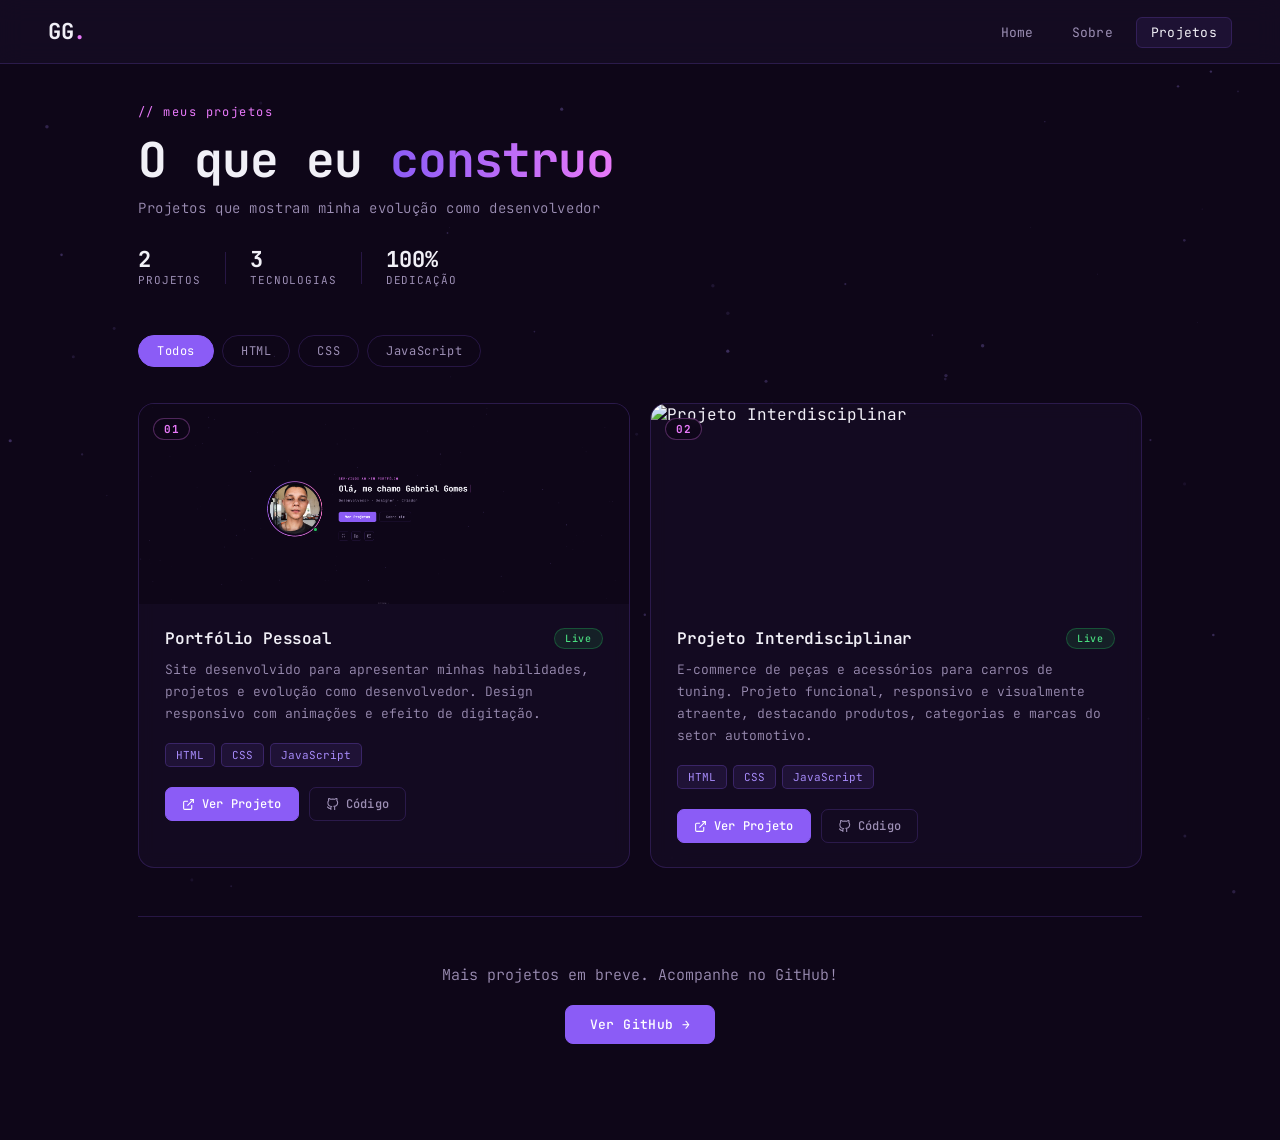
==== projetos.html @ 0ae0d935 "first commit" ====
<!DOCTYPE html>
<html lang="pt-br">

<head>
  <meta charset="UTF-8">
  <meta name="viewport" content="width=device-width, initial-scale=1.0">
  <title>Projetos — Gabriel Gomes</title>

  <link rel="preconnect" href="https://fonts.googleapis.com">
  <link rel="preconnect" href="https://fonts.gstatic.com" crossorigin>
  <link href="https://fonts.googleapis.com/css2?family=JetBrains+Mono:wght@300;400;500;700&display=swap" rel="stylesheet">

  <link rel="stylesheet" href="/CSS/style.css">
  <link rel="stylesheet" href="/CSS/projetos.css">
</head>

<body>

  <canvas id="particles-canvas"></canvas>

  <nav class="navbar">
    <div class="nav-logo">GG<span class="accent">.</span></div>
    <ul>
      <li><a href="index.html">Home</a></li>
      <li><a href="sobre.html">Sobre</a></li>
      <li><a href="projetos.html" class="active">Projetos</a></li>
    </ul>
  </nav>

  <main class="projetos-page">

    <section class="page-header">
      <span class="page-tag">// meus projetos</span>
      <h1 class="page-title">O que eu <span class="highlight">construo</span></h1>
      <p class="page-subtitle">Projetos que mostram minha evolução como desenvolvedor</p>
      <div class="header-stats">
        <div class="stat">
          <span class="stat-num" id="count-projects">2</span>
          <span class="stat-label">projetos</span>
        </div>
        <div class="stat-divider"></div>
        <div class="stat">
          <span class="stat-num">3</span>
          <span class="stat-label">tecnologias</span>
        </div>
        <div class="stat-divider"></div>
        <div class="stat">
          <span class="stat-num">100%</span>
          <span class="stat-label">dedicação</span>
        </div>
      </div>
    </section>

    <div class="filter-bar">
      <button class="filter-btn active" data-filter="all">Todos</button>
      <button class="filter-btn" data-filter="HTML">HTML</button>
      <button class="filter-btn" data-filter="CSS">CSS</button>
      <button class="filter-btn" data-filter="JavaScript">JavaScript</button>
    </div>

    <section class="projetos-grid" id="projetos-grid">

      <article class="project-card reveal" data-tags="HTML,CSS,JavaScript">
        <div class="project-image">
          <img src="img/portifolio.png" alt="Portfólio Pessoal">
          <div class="project-overlay">
            <span class="overlay-label">Ver detalhes</span>
          </div>
          <span class="project-number">01</span>
        </div>
        <div class="project-content">
          <div class="project-header">
            <h3 class="project-title">Portfólio Pessoal</h3>
            <span class="project-status status-live">Live</span>
          </div>
          <p class="project-desc">
            Site desenvolvido para apresentar minhas habilidades, projetos e evolução como desenvolvedor. Design responsivo com animações e efeito de digitação.
          </p>
          <div class="project-tags">
            <span class="ptag">HTML</span>
            <span class="ptag">CSS</span>
            <span class="ptag">JavaScript</span>
          </div>
          <div class="project-links">
            <a href="index.html" target="_blank" class="plink plink-primary">
              <svg viewBox="0 0 24 24" fill="none" stroke="currentColor" stroke-width="2"><path d="M18 13v6a2 2 0 0 1-2 2H5a2 2 0 0 1-2-2V8a2 2 0 0 1 2-2h6"/><polyline points="15 3 21 3 21 9"/><line x1="10" y1="14" x2="21" y2="3"/></svg>
              Ver Projeto
            </a>
            <a href="#" target="_blank" class="plink plink-ghost">
              <svg viewBox="0 0 24 24" fill="none" stroke="currentColor" stroke-width="2"><path d="M9 19c-5 1.5-5-2.5-7-3m14 6v-3.87a3.37 3.37 0 0 0-.94-2.61c3.14-.35 6.44-1.54 6.44-7A5.44 5.44 0 0 0 20 4.77 5.07 5.07 0 0 0 19.91 1S18.73.65 16 2.48a13.38 13.38 0 0 0-7 0C6.27.65 5.09 1 5.09 1A5.07 5.07 0 0 0 5 4.77a5.44 5.44 0 0 0-1.5 3.78c0 5.42 3.3 6.61 6.44 7A3.37 3.37 0 0 0 9 18.13V22"/></svg>
              Código
            </a>
          </div>
        </div>
      </article>

      <article class="project-card reveal" data-tags="HTML,CSS,JavaScript" style="--delay: 0.1s">
        <div class="project-image">
          <img src="img/Site.png" alt="Projeto Interdisciplinar">
          <div class="project-overlay">
            <span class="overlay-label">Ver detalhes</span>
          </div>
          <span class="project-number">02</span>
        </div>
        <div class="project-content">
          <div class="project-header">
            <h3 class="project-title">Projeto Interdisciplinar</h3>
            <span class="project-status status-live">Live</span>
          </div>
          <p class="project-desc">
            E-commerce de peças e acessórios para carros de tuning. Projeto funcional, responsivo e visualmente atraente, destacando produtos, categorias e marcas do setor automotivo.
          </p>
          <div class="project-tags">
            <span class="ptag">HTML</span>
            <span class="ptag">CSS</span>
            <span class="ptag">JavaScript</span>
          </div>
          <div class="project-links">
            <a href="https://gabrielarildo.github.io/projeto-interdisciplinar/" target="_blank" class="plink plink-primary">
              <svg viewBox="0 0 24 24" fill="none" stroke="currentColor" stroke-width="2"><path d="M18 13v6a2 2 0 0 1-2 2H5a2 2 0 0 1-2-2V8a2 2 0 0 1 2-2h6"/><polyline points="15 3 21 3 21 9"/><line x1="10" y1="14" x2="21" y2="3"/></svg>
              Ver Projeto
            </a>
            <a href="https://github.com/gabrielarildo/projeto-interdisciplinar" target="_blank" class="plink plink-ghost">
              <svg viewBox="0 0 24 24" fill="none" stroke="currentColor" stroke-width="2"><path d="M9 19c-5 1.5-5-2.5-7-3m14 6v-3.87a3.37 3.37 0 0 0-.94-2.61c3.14-.35 6.44-1.54 6.44-7A5.44 5.44 0 0 0 20 4.77 5.07 5.07 0 0 0 19.91 1S18.73.65 16 2.48a13.38 13.38 0 0 0-7 0C6.27.65 5.09 1 5.09 1A5.07 5.07 0 0 0 5 4.77a5.44 5.44 0 0 0-1.5 3.78c0 5.42 3.3 6.61 6.44 7A3.37 3.37 0 0 0 9 18.13V22"/></svg>
              Código
            </a>
          </div>
        </div>
      </article>

    </section>

    <div class="empty-state" id="empty-state" style="display:none">
      <span class="empty-icon">🔍</span>
      <p>Nenhum projeto com essa tecnologia ainda.</p>
    </div>

    <section class="cta-section reveal" style="--delay: 0.3s">
      <p class="cta-text">Mais projetos em breve. Acompanhe no GitHub!</p>
      <a href="https://github.com/gabrielarildo" target="_blank" class="btn btn-primary">
        Ver GitHub →
      </a>
    </section>

  </main>

  <script src="/JS/scriptProjetos.js"></script>

</body>
</html>
---- CSS/style.css ----
@import url('https://fonts.googleapis.com/css2?family=JetBrains+Mono:wght@300;400;500;700&display=swap');

*,
*::before,
*::after {
  margin: 0;
  padding: 0;
  box-sizing: border-box;
}

:root {
  --bg: #0e0618;
  --surface: #160d24;
  --nav-bg: rgba(22, 13, 36, 0.85);
  --purple-deep: #270653;
  --purple-mid: #4a1d8a;
  --purple-light: #8b5cf6;
  --purple-glow: #a78bfa;
  --accent: #e879f9;
  --accent-warm: #f472b6;
  --text: #f1f0f7;
  --text-muted: #9d8fb5;
  --border: rgba(139, 92, 246, 0.2);
  --font: "JetBrains Mono", monospace;
}

html {
  scroll-behavior: smooth;
}

body {
  background-color: var(--bg);
  font-family: var(--font);
  color: var(--text);
  overflow-x: hidden;
  min-height: 100vh;
}

#particles-canvas {
  position: fixed;
  inset: 0;
  z-index: 0;
  pointer-events: none;
  opacity: 0.5;
}

.navbar {
  position: fixed;
  top: 0;
  left: 0;
  right: 0;
  z-index: 100;
  display: flex;
  align-items: center;
  justify-content: space-between;
  padding: 0 48px;
  height: 64px;
  background: var(--nav-bg);
  backdrop-filter: blur(12px);
  -webkit-backdrop-filter: blur(12px);
  border-bottom: 1px solid var(--border);
}

.nav-logo {
  font-size: 22px;
  font-weight: 700;
  letter-spacing: -0.5px;
  color: var(--text);
}

.nav-logo .accent {
  color: var(--accent);
}

.navbar ul {
  display: flex;
  list-style: none;
  gap: 8px;
}

.navbar a {
  text-decoration: none;
  color: var(--text-muted);
  font-size: 13px;
  font-weight: 400;
  padding: 6px 14px;
  border-radius: 6px;
  border: 1px solid transparent;
  transition: color 0.2s, border-color 0.2s, background 0.2s;
  letter-spacing: 0.02em;
}

.navbar a:hover,
.navbar a.active {
  color: var(--text);
  border-color: var(--border);
  background: rgba(139, 92, 246, 0.08);
}

.hero {
  position: relative;
  z-index: 1;
  min-height: 100vh;
  display: flex;
  flex-direction: column;
  align-items: center;
  justify-content: center;
  padding: 80px 48px 40px;
}

.hero-inner {
  display: flex;
  align-items: center;
  gap: 72px;
  max-width: 900px;
  width: 100%;
  animation: fadeUp 0.8s ease both;
}

.avatar-wrapper {
  position: relative;
  flex-shrink: 0;
}

.avatar-ring {
  position: absolute;
  inset: -8px;
  border-radius: 50%;
  background: conic-gradient(from 0deg, var(--accent), var(--purple-light), var(--accent-warm), var(--accent));
  animation: spin 6s linear infinite;
  z-index: 0;
}

.avatar-ring::after {
  content: '';
  position: absolute;
  inset: 3px;
  background: var(--bg);
  border-radius: 50%;
}

.user-icon {
  position: relative;
  z-index: 1;
  width: 200px;
  height: 200px;
  border-radius: 50%;
  overflow: hidden;
  border: 3px solid var(--bg);
}

.user-icon img {
  width: 100%;
  height: 100%;
  object-fit: cover;
}

.status-dot {
  position: absolute;
  bottom: 10px;
  right: 10px;
  z-index: 2;
  width: 18px;
  height: 18px;
  background: #22c55e;
  border-radius: 50%;
  border: 3px solid var(--bg);
  animation: pulse-dot 2s ease infinite;
}

.hero-text {
  flex: 1;
}

.greeting {
  font-size: 12px;
  font-weight: 400;
  color: var(--accent);
  letter-spacing: 0.15em;
  text-transform: uppercase;
  margin-bottom: 12px;
  opacity: 0;
  animation: fadeUp 0.6s ease 0.2s both;
}

.name-line {
  font-size: clamp(22px, 3vw, 32px);
  font-weight: 700;
  line-height: 1.2;
  letter-spacing: -0.5px;
  color: var(--text);
  min-height: 40px;
  margin-bottom: 16px;
  opacity: 0;
  animation: fadeUp 0.6s ease 0.35s both;
}

.tagline {
  font-size: 14px;
  font-weight: 300;
  color: var(--text-muted);
  letter-spacing: 0.05em;
  margin-bottom: 36px;
  opacity: 0;
  animation: fadeUp 0.6s ease 0.5s both;
}

.hero-cta {
  display: flex;
  gap: 12px;
  margin-bottom: 36px;
  opacity: 0;
  animation: fadeUp 0.6s ease 0.65s both;
}

.btn {
  display: inline-block;
  padding: 10px 24px;
  font-family: var(--font);
  font-size: 13px;
  font-weight: 500;
  text-decoration: none;
  border-radius: 8px;
  border: 1px solid transparent;
  cursor: pointer;
  transition: transform 0.15s, box-shadow 0.15s, background 0.2s;
  letter-spacing: 0.03em;
}

.btn-primary {
  background: var(--purple-light);
  color: #fff;
  border-color: var(--purple-light);
}

.btn-primary:hover {
  background: var(--purple-glow);
  border-color: var(--purple-glow);
  transform: translateY(-2px);
  box-shadow: 0 8px 24px rgba(139, 92, 246, 0.35);
}

.btn-ghost {
  background: transparent;
  color: var(--text-muted);
  border-color: var(--border);
}

.btn-ghost:hover {
  color: var(--text);
  border-color: rgba(139, 92, 246, 0.5);
  background: rgba(139, 92, 246, 0.08);
  transform: translateY(-2px);
}

.social-row {
  display: flex;
  gap: 12px;
  opacity: 0;
  animation: fadeUp 0.6s ease 0.8s both;
}

.social-link {
  display: flex;
  align-items: center;
  justify-content: center;
  width: 38px;
  height: 38px;
  border-radius: 8px;
  border: 1px solid var(--border);
  color: var(--text-muted);
  text-decoration: none;
  transition: color 0.2s, border-color 0.2s, background 0.2s, transform 0.15s;
}

.social-link svg {
  width: 16px;
  height: 16px;
}

.social-link:hover {
  color: var(--accent);
  border-color: rgba(232, 121, 249, 0.4);
  background: rgba(232, 121, 249, 0.08);
  transform: translateY(-2px);
}

.cursor {
  color: var(--accent);
  font-weight: 300;
  animation: blink 1.1s ease-in-out infinite;
}

@keyframes blink {

  0%,
  100% {
    opacity: 1;
  }

  50% {
    opacity: 0;
  }
}

.scroll-hint {
  position: absolute;
  bottom: 32px;
  left: 50%;
  transform: translateX(-50%);
  display: flex;
  flex-direction: column;
  align-items: center;
  gap: 8px;
  opacity: 0;
  animation: fadeIn 1s ease 1.4s both;
}

.scroll-hint span {
  font-size: 10px;
  letter-spacing: 0.2em;
  text-transform: uppercase;
  color: var(--text-muted);
}

.scroll-line {
  width: 1px;
  height: 40px;
  background: linear-gradient(to bottom, var(--purple-light), transparent);
  animation: scroll-anim 2s ease-in-out infinite;
}

@keyframes fadeUp {
  from {
    opacity: 0;
    transform: translateY(20px);
  }

  to {
    opacity: 1;
    transform: translateY(0);
  }
}

@keyframes fadeIn {
  from {
    opacity: 0;
  }

  to {
    opacity: 0.7;
  }
}

@keyframes spin {
  from {
    transform: rotate(0deg);
  }

  to {
    transform: rotate(360deg);
  }
}

@keyframes pulse-dot {

  0%,
  100% {
    box-shadow: 0 0 0 0 rgba(34, 197, 94, 0.5);
  }

  50% {
    box-shadow: 0 0 0 6px rgba(34, 197, 94, 0);
  }
}

@keyframes scroll-anim {
  0% {
    transform: scaleY(0);
    transform-origin: top;
  }

  50% {
    transform: scaleY(1);
    transform-origin: top;
  }

  51% {
    transform: scaleY(1);
    transform-origin: bottom;
  }

  100% {
    transform: scaleY(0);
    transform-origin: bottom;
  }
}

@media (max-width: 768px) {
  .navbar {
    padding: 0 24px;
  }

  .hero-inner {
    flex-direction: column;
    text-align: center;
    gap: 40px;
  }

  .user-icon {
    width: 150px;
    height: 150px;
  }

  .avatar-ring {
    inset: -6px;
  }

  .hero-cta {
    justify-content: center;
  }

  .social-row {
    justify-content: center;
  }

  .hero {
    padding: 80px 24px 40px;
  }

  .name-line {
    font-size: 20px;
  }
}
---- CSS/projetos.css ----
/* ── Projetos Page ── */

.projetos-page {
  position: relative;
  z-index: 1;
  padding: 100px 48px 80px;
  max-width: 1100px;
  margin: 0 auto;
}

/* ── Page Header ── */
.page-header {
  margin-bottom: 48px;
  animation: fadeUp 0.7s ease both;
}

.page-tag {
  display: inline-block;
  font-size: 12px;
  color: var(--accent);
  letter-spacing: 0.12em;
  margin-bottom: 14px;
}

.page-title {
  font-size: clamp(28px, 5vw, 48px);
  font-weight: 700;
  letter-spacing: -1px;
  line-height: 1.1;
  margin-bottom: 12px;
}

.page-title .highlight {
  background: linear-gradient(90deg, var(--purple-light), var(--accent));
  -webkit-background-clip: text;
  -webkit-text-fill-color: transparent;
  background-clip: text;
}

.page-subtitle {
  font-size: 14px;
  color: var(--text-muted);
  font-weight: 300;
  letter-spacing: 0.04em;
  margin-bottom: 32px;
}

/* Stats */
.header-stats {
  display: flex;
  align-items: center;
  gap: 24px;
}

.stat {
  display: flex;
  flex-direction: column;
  gap: 2px;
}

.stat-num {
  font-size: 22px;
  font-weight: 700;
  color: var(--text);
  line-height: 1;
}

.stat-label {
  font-size: 11px;
  color: var(--text-muted);
  letter-spacing: 0.08em;
  text-transform: uppercase;
}

.stat-divider {
  width: 1px;
  height: 32px;
  background: var(--border);
}

/* ── Filter Bar ── */
.filter-bar {
  display: flex;
  gap: 8px;
  margin-bottom: 36px;
  flex-wrap: wrap;
  animation: fadeUp 0.7s ease 0.15s both;
}

.filter-btn {
  font-family: var(--font);
  font-size: 12px;
  font-weight: 400;
  padding: 7px 18px;
  border-radius: 20px;
  border: 1px solid var(--border);
  background: transparent;
  color: var(--text-muted);
  cursor: pointer;
  letter-spacing: 0.05em;
  transition: all 0.2s;
}

.filter-btn:hover {
  color: var(--text);
  border-color: rgba(139, 92, 246, 0.5);
  background: rgba(139, 92, 246, 0.08);
}

.filter-btn.active {
  background: var(--purple-light);
  border-color: var(--purple-light);
  color: #fff;
}

/* ── Projects Grid ── */
.projetos-grid {
  display: grid;
  grid-template-columns: repeat(auto-fill, minmax(440px, 1fr));
  gap: 20px;
  margin-bottom: 48px;
}

/* ── Project Card ── */
.project-card {
  background: rgba(22, 13, 36, 0.75);
  border: 1px solid var(--border);
  border-radius: 16px;
  overflow: hidden;
  backdrop-filter: blur(8px);
  -webkit-backdrop-filter: blur(8px);
  transition: border-color 0.3s, transform 0.3s, box-shadow 0.3s;
}

.project-card:hover {
  border-color: rgba(139, 92, 246, 0.45);
  transform: translateY(-4px);
  box-shadow: 0 20px 48px rgba(0, 0, 0, 0.4);
}

.project-card.hidden {
  display: none;
}

/* Image */
.project-image {
  position: relative;
  height: 200px;
  overflow: hidden;
}

.project-image img {
  width: 100%;
  height: 100%;
  object-fit: cover;
  transition: transform 0.5s ease;
  display: block;
}

.project-card:hover .project-image img {
  transform: scale(1.05);
}

/* Overlay */
.project-overlay {
  position: absolute;
  inset: 0;
  background: rgba(14, 6, 24, 0.65);
  display: flex;
  align-items: center;
  justify-content: center;
  opacity: 0;
  transition: opacity 0.3s;
  backdrop-filter: blur(2px);
}

.project-card:hover .project-overlay {
  opacity: 1;
}

.overlay-label {
  font-size: 13px;
  color: var(--text);
  letter-spacing: 0.1em;
  border: 1px solid rgba(255,255,255,0.3);
  padding: 8px 20px;
  border-radius: 20px;
}

/* Project number badge */
.project-number {
  position: absolute;
  top: 14px;
  left: 14px;
  font-size: 11px;
  font-weight: 700;
  color: var(--accent);
  background: rgba(14, 6, 24, 0.8);
  border: 1px solid rgba(232, 121, 249, 0.3);
  padding: 3px 10px;
  border-radius: 20px;
  letter-spacing: 0.05em;
  backdrop-filter: blur(4px);
}

/* No image fallback */
.project-image:not(:has(img[src])),
.project-image img[src=""] {
  background: linear-gradient(135deg, var(--purple-deep), var(--surface));
}

/* Content */
.project-content {
  padding: 24px 26px;
}

.project-header {
  display: flex;
  align-items: center;
  justify-content: space-between;
  margin-bottom: 10px;
  gap: 12px;
}

.project-title {
  font-size: 16px;
  font-weight: 600;
  color: var(--text);
  letter-spacing: -0.2px;
}

.project-status {
  font-size: 10px;
  font-weight: 500;
  padding: 3px 10px;
  border-radius: 20px;
  letter-spacing: 0.08em;
  flex-shrink: 0;
}

.status-live {
  background: rgba(34, 197, 94, 0.12);
  color: #4ade80;
  border: 1px solid rgba(34, 197, 94, 0.3);
}

.status-wip {
  background: rgba(251, 191, 36, 0.1);
  color: #fbbf24;
  border: 1px solid rgba(251, 191, 36, 0.25);
}

.project-desc {
  font-size: 13px;
  font-weight: 300;
  color: var(--text-muted);
  line-height: 1.7;
  margin-bottom: 18px;
}

/* Tags */
.project-tags {
  display: flex;
  flex-wrap: wrap;
  gap: 6px;
  margin-bottom: 20px;
}

.ptag {
  font-size: 11px;
  padding: 4px 10px;
  border-radius: 5px;
  background: rgba(139, 92, 246, 0.1);
  border: 1px solid rgba(139, 92, 246, 0.25);
  color: var(--purple-glow);
  font-weight: 400;
}

/* Links */
.project-links {
  display: flex;
  gap: 10px;
}

.plink {
  display: inline-flex;
  align-items: center;
  gap: 7px;
  padding: 8px 16px;
  font-family: var(--font);
  font-size: 12px;
  font-weight: 500;
  text-decoration: none;
  border-radius: 7px;
  border: 1px solid transparent;
  transition: all 0.2s;
  letter-spacing: 0.02em;
}

.plink svg {
  width: 13px;
  height: 13px;
  flex-shrink: 0;
}

.plink-primary {
  background: var(--purple-light);
  border-color: var(--purple-light);
  color: #fff;
}

.plink-primary:hover {
  background: var(--purple-glow);
  border-color: var(--purple-glow);
  transform: translateY(-1px);
  box-shadow: 0 6px 20px rgba(139, 92, 246, 0.35);
}

.plink-ghost {
  background: transparent;
  border-color: var(--border);
  color: var(--text-muted);
}

.plink-ghost:hover {
  color: var(--text);
  border-color: rgba(139, 92, 246, 0.4);
  background: rgba(139, 92, 246, 0.07);
  transform: translateY(-1px);
}

/* ── Empty State ── */
.empty-state {
  text-align: center;
  padding: 64px 0;
  color: var(--text-muted);
}

.empty-icon {
  display: block;
  font-size: 36px;
  margin-bottom: 12px;
}

.empty-state p {
  font-size: 14px;
  font-weight: 300;
}

/* ── Reveal ── */
.reveal {
  opacity: 0;
  transform: translateY(24px);
  transition: opacity 0.6s ease var(--delay, 0s), transform 0.6s ease var(--delay, 0s);
}

.reveal.visible {
  opacity: 1;
  transform: translateY(0);
}

/* ── CTA ── */
.cta-section {
  text-align: center;
  padding: 48px 0 16px;
  border-top: 1px solid var(--border);
}

.cta-text {
  font-size: 15px;
  color: var(--text-muted);
  margin-bottom: 20px;
  font-weight: 300;
}

/* ── Responsive ── */
@media (max-width: 768px) {
  .projetos-page { padding: 90px 20px 60px; }
  .projetos-grid { grid-template-columns: 1fr; }
  .header-stats { gap: 16px; }
  .filter-bar { gap: 6px; }
}
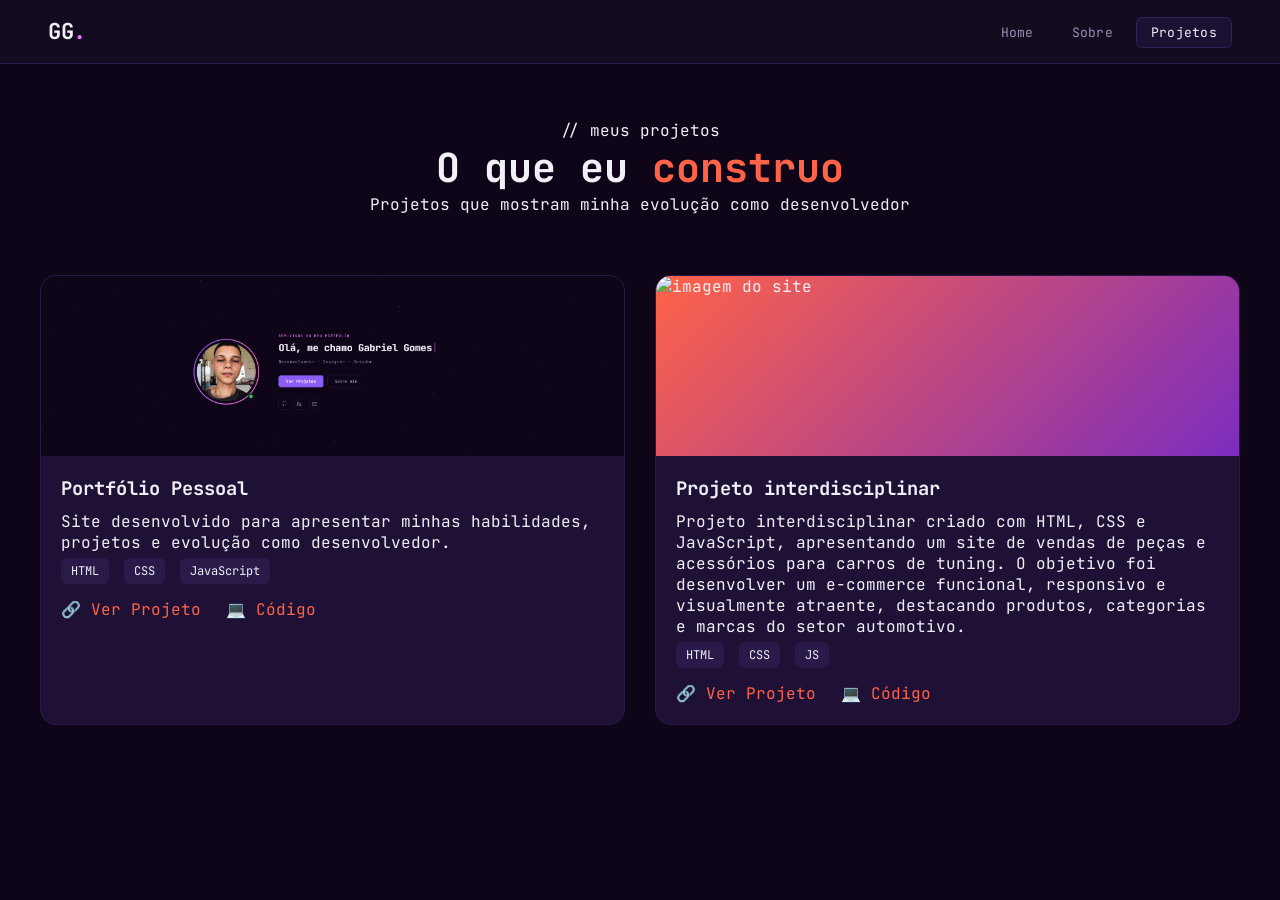
==== commit 50468a05: "nova atualicacao" ====
--- a/projetos.html
+++ b/projetos.html
@@ -8,10 +8,11 @@
 
   <link rel="preconnect" href="https://fonts.googleapis.com">
   <link rel="preconnect" href="https://fonts.gstatic.com" crossorigin>
-  <link href="https://fonts.googleapis.com/css2?family=JetBrains+Mono:wght@300;400;500;700&display=swap" rel="stylesheet">
+  <link href="https://fonts.googleapis.com/css2?family=JetBrains+Mono:wght@300;400;500;700&display=swap"
+    rel="stylesheet">
 
-  <link rel="stylesheet" href="/CSS/style.css">
-  <link rel="stylesheet" href="/CSS/projetos.css">
+  <link rel="stylesheet" href="CSS/style.css">
+  <link rel="stylesheet" href="CSS/projetos.css">
 </head>
 
 <body>
@@ -23,7 +24,7 @@
     <ul>
       <li><a href="index.html">Home</a></li>
       <li><a href="sobre.html">Sobre</a></li>
-      <li><a href="projetos.html" class="active">Projetos</a></li>
+      <li><a href="projeto.html" class="active">Projetos</a></li>
     </ul>
   </nav>
 
@@ -33,118 +34,61 @@
       <span class="page-tag">// meus projetos</span>
       <h1 class="page-title">O que eu <span class="highlight">construo</span></h1>
       <p class="page-subtitle">Projetos que mostram minha evolução como desenvolvedor</p>
-      <div class="header-stats">
-        <div class="stat">
-          <span class="stat-num" id="count-projects">2</span>
-          <span class="stat-label">projetos</span>
+    </section>
+
+    <section class="projetos-grid">
+
+      <div class="project-card">
+        <div class="project-image">
+          <img src="img/portifolio.png" alt="imagem do site" srcset="">
         </div>
-        <div class="stat-divider"></div>
-        <div class="stat">
-          <span class="stat-num">3</span>
-          <span class="stat-label">tecnologias</span>
+
+        <div class="project-content">
+          <h3>Portfólio Pessoal</h3>
+          <p>Site desenvolvido para apresentar minhas habilidades, projetos e evolução como desenvolvedor.</p>
+
+          <div class="project-tags">
+            <span>HTML</span>
+            <span>CSS</span>
+            <span>JavaScript</span>
+          </div>
+
+          <div class="project-links">
+            <a href="index.html" target="_blank">🔗 Ver Projeto</a>
+            <a href="#" target="_blank">💻 Código</a>
+          </div>
         </div>
-        <div class="stat-divider"></div>
-        <div class="stat">
-          <span class="stat-num">100%</span>
-          <span class="stat-label">dedicação</span>
+      </div>
+
+      <div class="project-card">
+        <div class="project-image">
+          <img src="img/Site.png" alt="imagem do site">
+        </div>
+
+        <div class="project-content">
+          <h3>Projeto interdisciplinar</h3>
+          <p>Projeto interdisciplinar criado com HTML, CSS e JavaScript, apresentando um site de vendas de peças e
+            acessórios para carros de tuning. O objetivo foi desenvolver um e-commerce funcional, responsivo e
+            visualmente atraente, destacando produtos, categorias e marcas do setor automotivo.</p>
+
+          <div class="project-tags">
+            <span>HTML</span>
+            <span>CSS</span>
+            <span>JS</span>
+          </div>
+
+          <div class="project-links">
+            <a href="https://gabrielarildo.github.io/projeto-interdisciplinar/">🔗 Ver Projeto</a>
+            <a href="https://github.com/gabrielarildo/projeto-interdisciplinar">💻 Código</a>
+          </div>
         </div>
       </div>
     </section>
 
-    <div class="filter-bar">
-      <button class="filter-btn active" data-filter="all">Todos</button>
-      <button class="filter-btn" data-filter="HTML">HTML</button>
-      <button class="filter-btn" data-filter="CSS">CSS</button>
-      <button class="filter-btn" data-filter="JavaScript">JavaScript</button>
-    </div>
-
-    <section class="projetos-grid" id="projetos-grid">
-
-      <article class="project-card reveal" data-tags="HTML,CSS,JavaScript">
-        <div class="project-image">
-          <img src="img/portifolio.png" alt="Portfólio Pessoal">
-          <div class="project-overlay">
-            <span class="overlay-label">Ver detalhes</span>
-          </div>
-          <span class="project-number">01</span>
-        </div>
-        <div class="project-content">
-          <div class="project-header">
-            <h3 class="project-title">Portfólio Pessoal</h3>
-            <span class="project-status status-live">Live</span>
-          </div>
-          <p class="project-desc">
-            Site desenvolvido para apresentar minhas habilidades, projetos e evolução como desenvolvedor. Design responsivo com animações e efeito de digitação.
-          </p>
-          <div class="project-tags">
-            <span class="ptag">HTML</span>
-            <span class="ptag">CSS</span>
-            <span class="ptag">JavaScript</span>
-          </div>
-          <div class="project-links">
-            <a href="index.html" target="_blank" class="plink plink-primary">
-              <svg viewBox="0 0 24 24" fill="none" stroke="currentColor" stroke-width="2"><path d="M18 13v6a2 2 0 0 1-2 2H5a2 2 0 0 1-2-2V8a2 2 0 0 1 2-2h6"/><polyline points="15 3 21 3 21 9"/><line x1="10" y1="14" x2="21" y2="3"/></svg>
-              Ver Projeto
-            </a>
-            <a href="#" target="_blank" class="plink plink-ghost">
-              <svg viewBox="0 0 24 24" fill="none" stroke="currentColor" stroke-width="2"><path d="M9 19c-5 1.5-5-2.5-7-3m14 6v-3.87a3.37 3.37 0 0 0-.94-2.61c3.14-.35 6.44-1.54 6.44-7A5.44 5.44 0 0 0 20 4.77 5.07 5.07 0 0 0 19.91 1S18.73.65 16 2.48a13.38 13.38 0 0 0-7 0C6.27.65 5.09 1 5.09 1A5.07 5.07 0 0 0 5 4.77a5.44 5.44 0 0 0-1.5 3.78c0 5.42 3.3 6.61 6.44 7A3.37 3.37 0 0 0 9 18.13V22"/></svg>
-              Código
-            </a>
-          </div>
-        </div>
-      </article>
-
-      <article class="project-card reveal" data-tags="HTML,CSS,JavaScript" style="--delay: 0.1s">
-        <div class="project-image">
-          <img src="img/Site.png" alt="Projeto Interdisciplinar">
-          <div class="project-overlay">
-            <span class="overlay-label">Ver detalhes</span>
-          </div>
-          <span class="project-number">02</span>
-        </div>
-        <div class="project-content">
-          <div class="project-header">
-            <h3 class="project-title">Projeto Interdisciplinar</h3>
-            <span class="project-status status-live">Live</span>
-          </div>
-          <p class="project-desc">
-            E-commerce de peças e acessórios para carros de tuning. Projeto funcional, responsivo e visualmente atraente, destacando produtos, categorias e marcas do setor automotivo.
-          </p>
-          <div class="project-tags">
-            <span class="ptag">HTML</span>
-            <span class="ptag">CSS</span>
-            <span class="ptag">JavaScript</span>
-          </div>
-          <div class="project-links">
-            <a href="https://gabrielarildo.github.io/projeto-interdisciplinar/" target="_blank" class="plink plink-primary">
-              <svg viewBox="0 0 24 24" fill="none" stroke="currentColor" stroke-width="2"><path d="M18 13v6a2 2 0 0 1-2 2H5a2 2 0 0 1-2-2V8a2 2 0 0 1 2-2h6"/><polyline points="15 3 21 3 21 9"/><line x1="10" y1="14" x2="21" y2="3"/></svg>
-              Ver Projeto
-            </a>
-            <a href="https://github.com/gabrielarildo/projeto-interdisciplinar" target="_blank" class="plink plink-ghost">
-              <svg viewBox="0 0 24 24" fill="none" stroke="currentColor" stroke-width="2"><path d="M9 19c-5 1.5-5-2.5-7-3m14 6v-3.87a3.37 3.37 0 0 0-.94-2.61c3.14-.35 6.44-1.54 6.44-7A5.44 5.44 0 0 0 20 4.77 5.07 5.07 0 0 0 19.91 1S18.73.65 16 2.48a13.38 13.38 0 0 0-7 0C6.27.65 5.09 1 5.09 1A5.07 5.07 0 0 0 5 4.77a5.44 5.44 0 0 0-1.5 3.78c0 5.42 3.3 6.61 6.44 7A3.37 3.37 0 0 0 9 18.13V22"/></svg>
-              Código
-            </a>
-          </div>
-        </div>
-      </article>
-
-    </section>
-
-    <div class="empty-state" id="empty-state" style="display:none">
-      <span class="empty-icon">🔍</span>
-      <p>Nenhum projeto com essa tecnologia ainda.</p>
-    </div>
-
-    <section class="cta-section reveal" style="--delay: 0.3s">
-      <p class="cta-text">Mais projetos em breve. Acompanhe no GitHub!</p>
-      <a href="https://github.com/gabrielarildo" target="_blank" class="btn btn-primary">
-        Ver GitHub →
-      </a>
-    </section>
-
   </main>
 
-  <script src="/JS/scriptProjetos.js"></script>
+  <script src="JS/scriptProjetos.js"></script>
 
 </body>
+
 </html>
--- a/CSS/style.css
+++ b/CSS/style.css
@@ -1,8 +1,6 @@
 @import url('https://fonts.googleapis.com/css2?family=JetBrains+Mono:wght@300;400;500;700&display=swap');
 
-*,
-*::before,
-*::after {
+*, *::before, *::after {
   margin: 0;
   padding: 0;
   box-sizing: border-box;
@@ -24,9 +22,7 @@
   --font: "JetBrains Mono", monospace;
 }
 
-html {
-  scroll-behavior: smooth;
-}
+html { scroll-behavior: smooth; }
 
 body {
   background-color: var(--bg);
@@ -46,9 +42,7 @@
 
 .navbar {
   position: fixed;
-  top: 0;
-  left: 0;
-  right: 0;
+  top: 0; left: 0; right: 0;
   z-index: 100;
   display: flex;
   align-items: center;
@@ -292,15 +286,8 @@
 }
 
 @keyframes blink {
-
-  0%,
-  100% {
-    opacity: 1;
-  }
-
-  50% {
-    opacity: 0;
-  }
+  0%, 100% { opacity: 1; }
+  50% { opacity: 0; }
 }
 
 .scroll-hint {
@@ -331,104 +318,46 @@
 }
 
 @keyframes fadeUp {
-  from {
-    opacity: 0;
-    transform: translateY(20px);
-  }
-
-  to {
-    opacity: 1;
-    transform: translateY(0);
-  }
+  from { opacity: 0; transform: translateY(20px); }
+  to   { opacity: 1; transform: translateY(0); }
 }
 
 @keyframes fadeIn {
-  from {
-    opacity: 0;
-  }
-
-  to {
-    opacity: 0.7;
-  }
+  from { opacity: 0; }
+  to   { opacity: 0.7; }
 }
 
 @keyframes spin {
-  from {
-    transform: rotate(0deg);
-  }
-
-  to {
-    transform: rotate(360deg);
-  }
+  from { transform: rotate(0deg); }
+  to   { transform: rotate(360deg); }
 }
 
 @keyframes pulse-dot {
-
-  0%,
-  100% {
-    box-shadow: 0 0 0 0 rgba(34, 197, 94, 0.5);
-  }
-
-  50% {
-    box-shadow: 0 0 0 6px rgba(34, 197, 94, 0);
-  }
+  0%, 100% { box-shadow: 0 0 0 0 rgba(34, 197, 94, 0.5); }
+  50%       { box-shadow: 0 0 0 6px rgba(34, 197, 94, 0); }
 }
 
 @keyframes scroll-anim {
-  0% {
-    transform: scaleY(0);
-    transform-origin: top;
-  }
-
-  50% {
-    transform: scaleY(1);
-    transform-origin: top;
-  }
-
-  51% {
-    transform: scaleY(1);
-    transform-origin: bottom;
-  }
-
-  100% {
-    transform: scaleY(0);
-    transform-origin: bottom;
-  }
+  0%   { transform: scaleY(0); transform-origin: top; }
+  50%  { transform: scaleY(1); transform-origin: top; }
+  51%  { transform: scaleY(1); transform-origin: bottom; }
+  100% { transform: scaleY(0); transform-origin: bottom; }
 }
 
 @media (max-width: 768px) {
-  .navbar {
-    padding: 0 24px;
-  }
-
+  .navbar { padding: 0 24px; }
   .hero-inner {
     flex-direction: column;
     text-align: center;
     gap: 40px;
   }
-
-  .user-icon {
-    width: 150px;
-    height: 150px;
-  }
-
-  .avatar-ring {
-    inset: -6px;
-  }
-
-  .hero-cta {
-    justify-content: center;
-  }
-
-  .social-row {
-    justify-content: center;
-  }
-
-  .hero {
-    padding: 80px 24px 40px;
-  }
-
-  .name-line {
-    font-size: 20px;
-  }
-}+  .user-icon { width: 150px; height: 150px; }
+  .avatar-ring { inset: -6px; }
+  .hero-cta { justify-content: center; }
+  .social-row { justify-content: center; }
+  .hero { padding: 80px 24px 40px; }
+  .name-line { font-size: 20px; }
+}
+
+
+
--- a/CSS/projetos.css
+++ b/CSS/projetos.css
@@ -1,382 +1,72 @@
-/* ── Projetos Page ── */
-
 .projetos-page {
-  position: relative;
-  z-index: 1;
-  padding: 100px 48px 80px;
-  max-width: 1100px;
-  margin: 0 auto;
+  padding: 120px 40px;
 }
 
-/* ── Page Header ── */
 .page-header {
-  margin-bottom: 48px;
-  animation: fadeUp 0.7s ease both;
-}
-
-.page-tag {
-  display: inline-block;
-  font-size: 12px;
-  color: var(--accent);
-  letter-spacing: 0.12em;
-  margin-bottom: 14px;
+  text-align: center;
+  margin-bottom: 60px;
 }
 
 .page-title {
-  font-size: clamp(28px, 5vw, 48px);
-  font-weight: 700;
-  letter-spacing: -1px;
-  line-height: 1.1;
-  margin-bottom: 12px;
+  font-size: 2.5rem;
 }
 
-.page-title .highlight {
-  background: linear-gradient(90deg, var(--purple-light), var(--accent));
-  -webkit-background-clip: text;
-  -webkit-text-fill-color: transparent;
-  background-clip: text;
+.highlight {
+  color: #ff6347;
 }
 
-.page-subtitle {
-  font-size: 14px;
-  color: var(--text-muted);
-  font-weight: 300;
-  letter-spacing: 0.04em;
-  margin-bottom: 32px;
+.projetos-grid {
+  display: grid;
+  grid-template-columns: repeat(auto-fit, minmax(300px, 1fr));
+  gap: 30px;
 }
 
-/* Stats */
-.header-stats {
-  display: flex;
-  align-items: center;
-  gap: 24px;
-}
-
-.stat {
-  display: flex;
-  flex-direction: column;
-  gap: 2px;
-}
-
-.stat-num {
-  font-size: 22px;
-  font-weight: 700;
-  color: var(--text);
-  line-height: 1;
-}
-
-.stat-label {
-  font-size: 11px;
-  color: var(--text-muted);
-  letter-spacing: 0.08em;
-  text-transform: uppercase;
-}
-
-.stat-divider {
-  width: 1px;
-  height: 32px;
-  background: var(--border);
-}
-
-/* ── Filter Bar ── */
-.filter-bar {
-  display: flex;
-  gap: 8px;
-  margin-bottom: 36px;
-  flex-wrap: wrap;
-  animation: fadeUp 0.7s ease 0.15s both;
-}
-
-.filter-btn {
-  font-family: var(--font);
-  font-size: 12px;
-  font-weight: 400;
-  padding: 7px 18px;
-  border-radius: 20px;
-  border: 1px solid var(--border);
-  background: transparent;
-  color: var(--text-muted);
-  cursor: pointer;
-  letter-spacing: 0.05em;
-  transition: all 0.2s;
-}
-
-.filter-btn:hover {
-  color: var(--text);
-  border-color: rgba(139, 92, 246, 0.5);
-  background: rgba(139, 92, 246, 0.08);
-}
-
-.filter-btn.active {
-  background: var(--purple-light);
-  border-color: var(--purple-light);
-  color: #fff;
-}
-
-/* ── Projects Grid ── */
-.projetos-grid {
-  display: grid;
-  grid-template-columns: repeat(auto-fill, minmax(440px, 1fr));
-  gap: 20px;
-  margin-bottom: 48px;
-}
-
-/* ── Project Card ── */
 .project-card {
-  background: rgba(22, 13, 36, 0.75);
-  border: 1px solid var(--border);
+  background: #1f1035;
   border-radius: 16px;
   overflow: hidden;
-  backdrop-filter: blur(8px);
-  -webkit-backdrop-filter: blur(8px);
-  transition: border-color 0.3s, transform 0.3s, box-shadow 0.3s;
+  transition: 0.3s;
+  border: 1px solid #2a1a4a;
 }
 
 .project-card:hover {
-  border-color: rgba(139, 92, 246, 0.45);
-  transform: translateY(-4px);
-  box-shadow: 0 20px 48px rgba(0, 0, 0, 0.4);
+  transform: translateY(-8px);
 }
 
-.project-card.hidden {
-  display: none;
-}
-
-/* Image */
-.project-image {
-  position: relative;
-  height: 200px;
-  overflow: hidden;
+.project-image{
+  height: 180px;
+  background: linear-gradient(135deg, #ff6347, #7b2cbf);
 }
 
 .project-image img {
   width: 100%;
   height: 100%;
   object-fit: cover;
-  transition: transform 0.5s ease;
-  display: block;
 }
 
-.project-card:hover .project-image img {
-  transform: scale(1.05);
+.project-content {
+  padding: 20px;
 }
 
-/* Overlay */
-.project-overlay {
-  position: absolute;
-  inset: 0;
-  background: rgba(14, 6, 24, 0.65);
-  display: flex;
-  align-items: center;
-  justify-content: center;
-  opacity: 0;
-  transition: opacity 0.3s;
-  backdrop-filter: blur(2px);
+.project-content h3 {
+  margin-bottom: 10px;
 }
 
-.project-card:hover .project-overlay {
-  opacity: 1;
+.project-tags span {
+  display: inline-block;
+  background: #2a1a4a;
+  padding: 5px 10px;
+  margin: 5px 5px 0 0;
+  border-radius: 6px;
+  font-size: 12px;
 }
 
-.overlay-label {
-  font-size: 13px;
-  color: var(--text);
-  letter-spacing: 0.1em;
-  border: 1px solid rgba(255,255,255,0.3);
-  padding: 8px 20px;
-  border-radius: 20px;
+.project-links {
+  margin-top: 15px;
 }
 
-/* Project number badge */
-.project-number {
-  position: absolute;
-  top: 14px;
-  left: 14px;
-  font-size: 11px;
-  font-weight: 700;
-  color: var(--accent);
-  background: rgba(14, 6, 24, 0.8);
-  border: 1px solid rgba(232, 121, 249, 0.3);
-  padding: 3px 10px;
-  border-radius: 20px;
-  letter-spacing: 0.05em;
-  backdrop-filter: blur(4px);
-}
-
-/* No image fallback */
-.project-image:not(:has(img[src])),
-.project-image img[src=""] {
-  background: linear-gradient(135deg, var(--purple-deep), var(--surface));
-}
-
-/* Content */
-.project-content {
-  padding: 24px 26px;
-}
-
-.project-header {
-  display: flex;
-  align-items: center;
-  justify-content: space-between;
-  margin-bottom: 10px;
-  gap: 12px;
-}
-
-.project-title {
-  font-size: 16px;
-  font-weight: 600;
-  color: var(--text);
-  letter-spacing: -0.2px;
-}
-
-.project-status {
-  font-size: 10px;
-  font-weight: 500;
-  padding: 3px 10px;
-  border-radius: 20px;
-  letter-spacing: 0.08em;
-  flex-shrink: 0;
-}
-
-.status-live {
-  background: rgba(34, 197, 94, 0.12);
-  color: #4ade80;
-  border: 1px solid rgba(34, 197, 94, 0.3);
-}
-
-.status-wip {
-  background: rgba(251, 191, 36, 0.1);
-  color: #fbbf24;
-  border: 1px solid rgba(251, 191, 36, 0.25);
-}
-
-.project-desc {
-  font-size: 13px;
-  font-weight: 300;
-  color: var(--text-muted);
-  line-height: 1.7;
-  margin-bottom: 18px;
-}
-
-/* Tags */
-.project-tags {
-  display: flex;
-  flex-wrap: wrap;
-  gap: 6px;
-  margin-bottom: 20px;
-}
-
-.ptag {
-  font-size: 11px;
-  padding: 4px 10px;
-  border-radius: 5px;
-  background: rgba(139, 92, 246, 0.1);
-  border: 1px solid rgba(139, 92, 246, 0.25);
-  color: var(--purple-glow);
-  font-weight: 400;
-}
-
-/* Links */
-.project-links {
-  display: flex;
-  gap: 10px;
-}
-
-.plink {
-  display: inline-flex;
-  align-items: center;
-  gap: 7px;
-  padding: 8px 16px;
-  font-family: var(--font);
-  font-size: 12px;
-  font-weight: 500;
+.project-links a {
+  margin-right: 15px;
   text-decoration: none;
-  border-radius: 7px;
-  border: 1px solid transparent;
-  transition: all 0.2s;
-  letter-spacing: 0.02em;
-}
-
-.plink svg {
-  width: 13px;
-  height: 13px;
-  flex-shrink: 0;
-}
-
-.plink-primary {
-  background: var(--purple-light);
-  border-color: var(--purple-light);
-  color: #fff;
-}
-
-.plink-primary:hover {
-  background: var(--purple-glow);
-  border-color: var(--purple-glow);
-  transform: translateY(-1px);
-  box-shadow: 0 6px 20px rgba(139, 92, 246, 0.35);
-}
-
-.plink-ghost {
-  background: transparent;
-  border-color: var(--border);
-  color: var(--text-muted);
-}
-
-.plink-ghost:hover {
-  color: var(--text);
-  border-color: rgba(139, 92, 246, 0.4);
-  background: rgba(139, 92, 246, 0.07);
-  transform: translateY(-1px);
-}
-
-/* ── Empty State ── */
-.empty-state {
-  text-align: center;
-  padding: 64px 0;
-  color: var(--text-muted);
-}
-
-.empty-icon {
-  display: block;
-  font-size: 36px;
-  margin-bottom: 12px;
-}
-
-.empty-state p {
-  font-size: 14px;
-  font-weight: 300;
-}
-
-/* ── Reveal ── */
-.reveal {
-  opacity: 0;
-  transform: translateY(24px);
-  transition: opacity 0.6s ease var(--delay, 0s), transform 0.6s ease var(--delay, 0s);
-}
-
-.reveal.visible {
-  opacity: 1;
-  transform: translateY(0);
-}
-
-/* ── CTA ── */
-.cta-section {
-  text-align: center;
-  padding: 48px 0 16px;
-  border-top: 1px solid var(--border);
-}
-
-.cta-text {
-  font-size: 15px;
-  color: var(--text-muted);
-  margin-bottom: 20px;
-  font-weight: 300;
-}
-
-/* ── Responsive ── */
-@media (max-width: 768px) {
-  .projetos-page { padding: 90px 20px 60px; }
-  .projetos-grid { grid-template-columns: 1fr; }
-  .header-stats { gap: 16px; }
-  .filter-bar { gap: 6px; }
+  color: #ff6347;
 }
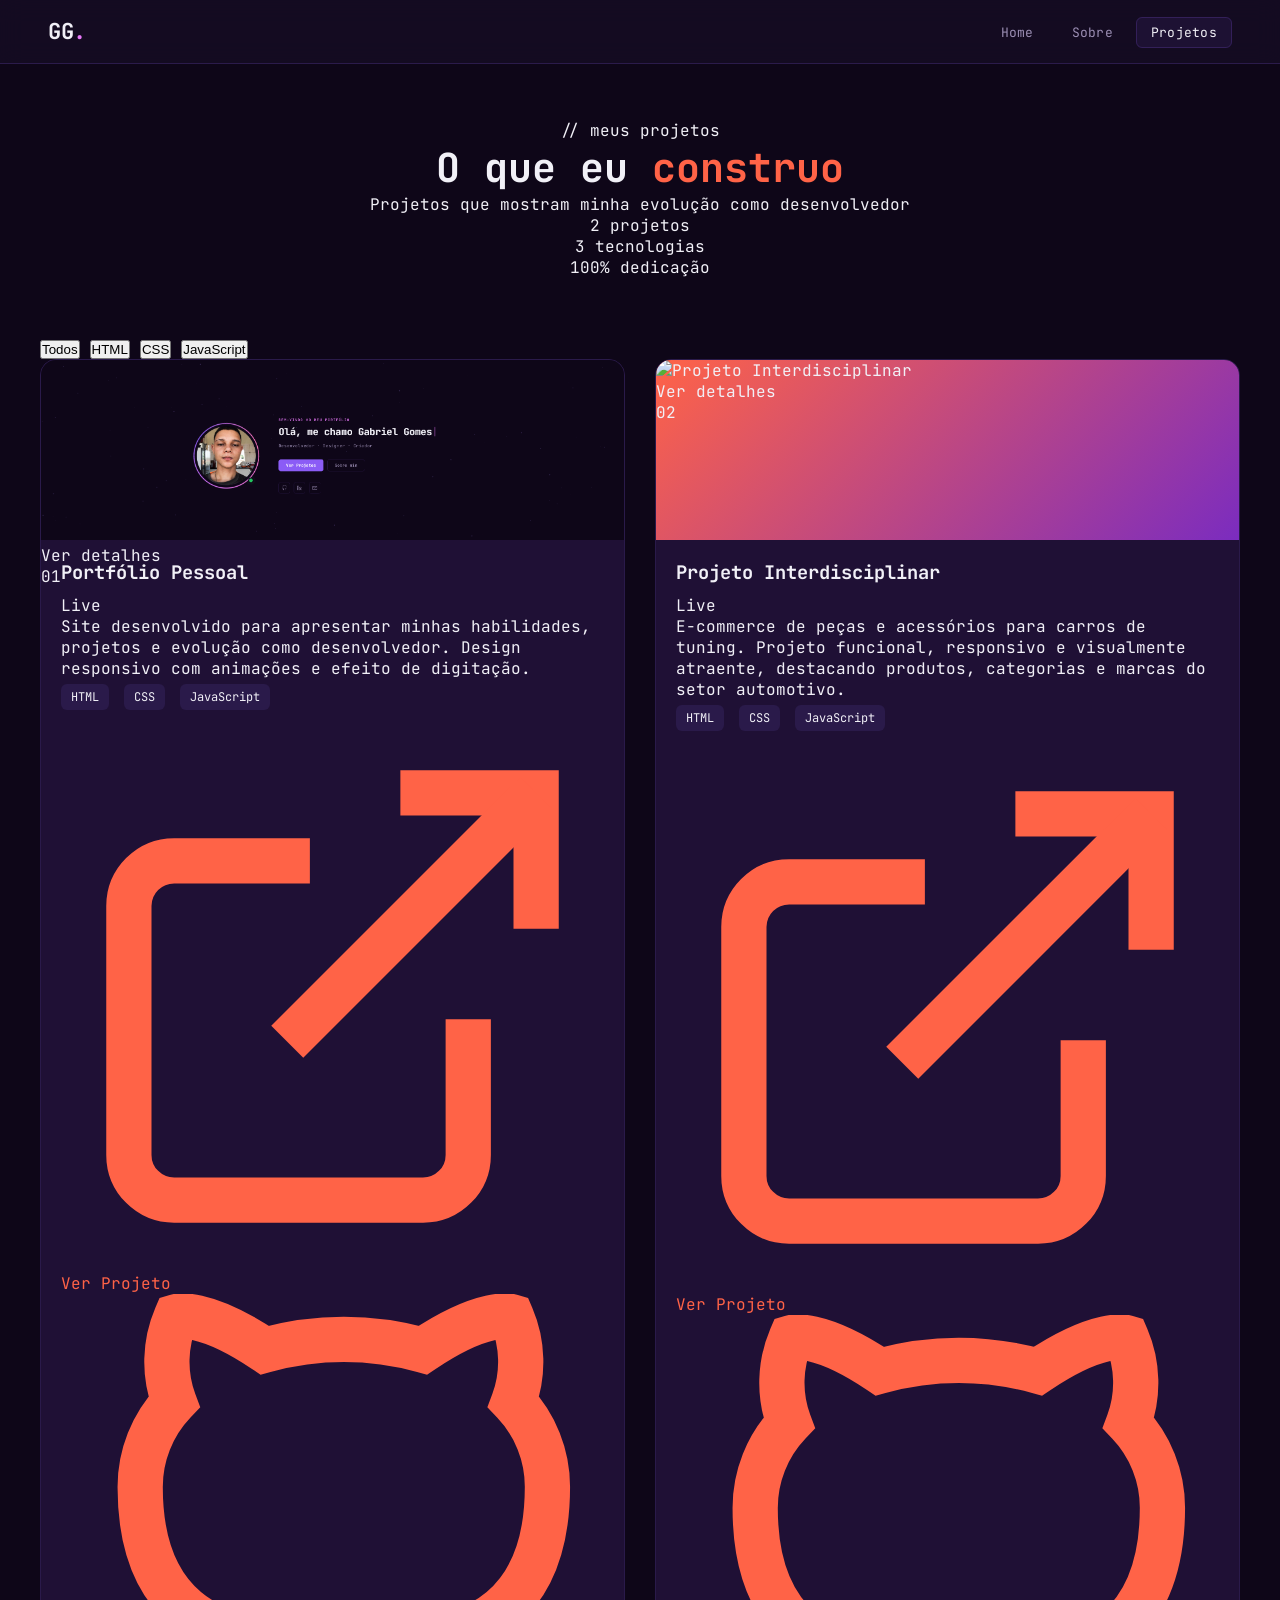
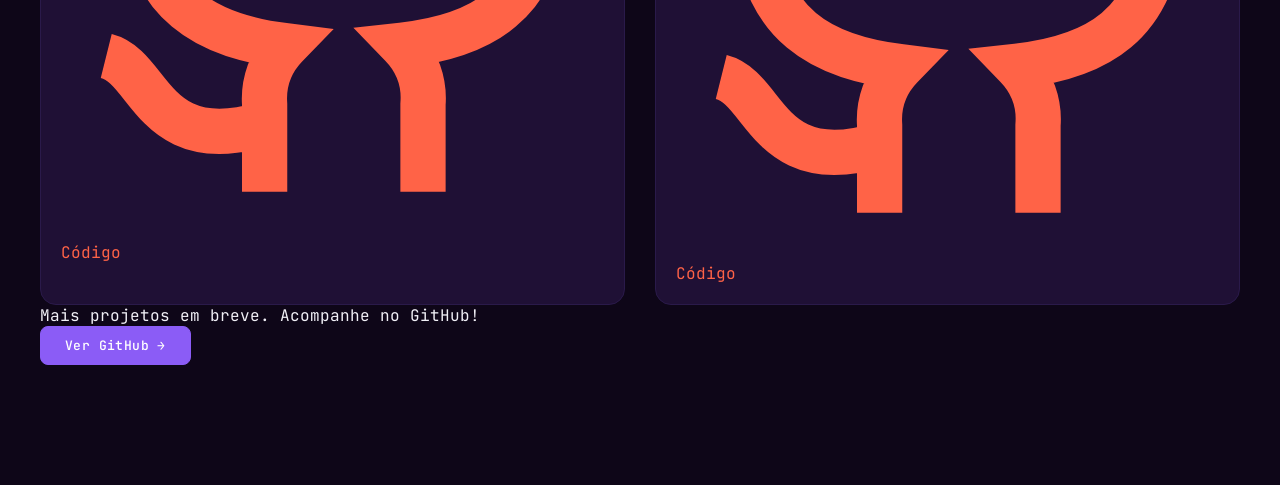
==== commit 183a04a5: "Atualizar o projetos.html" ====
--- a/projetos.html
+++ b/projetos.html
@@ -8,11 +8,10 @@
 
   <link rel="preconnect" href="https://fonts.googleapis.com">
   <link rel="preconnect" href="https://fonts.gstatic.com" crossorigin>
-  <link href="https://fonts.googleapis.com/css2?family=JetBrains+Mono:wght@300;400;500;700&display=swap"
-    rel="stylesheet">
+  <link href="https://fonts.googleapis.com/css2?family=JetBrains+Mono:wght@300;400;500;700&display=swap" rel="stylesheet">
 
-  <link rel="stylesheet" href="CSS/style.css">
-  <link rel="stylesheet" href="CSS/projetos.css">
+  <link rel="stylesheet" href="/CSS/style.css">
+  <link rel="stylesheet" href="/CSS/projetos.css">
 </head>
 
 <body>
@@ -24,7 +23,7 @@
     <ul>
       <li><a href="index.html">Home</a></li>
       <li><a href="sobre.html">Sobre</a></li>
-      <li><a href="projeto.html" class="active">Projetos</a></li>
+      <li><a href="projetos.html" class="active">Projetos</a></li>
     </ul>
   </nav>
 
@@ -34,55 +33,113 @@
       <span class="page-tag">// meus projetos</span>
       <h1 class="page-title">O que eu <span class="highlight">construo</span></h1>
       <p class="page-subtitle">Projetos que mostram minha evolução como desenvolvedor</p>
+      <div class="header-stats">
+        <div class="stat">
+          <span class="stat-num" id="count-projects">2</span>
+          <span class="stat-label">projetos</span>
+        </div>
+        <div class="stat-divider"></div>
+        <div class="stat">
+          <span class="stat-num">3</span>
+          <span class="stat-label">tecnologias</span>
+        </div>
+        <div class="stat-divider"></div>
+        <div class="stat">
+          <span class="stat-num">100%</span>
+          <span class="stat-label">dedicação</span>
+        </div>
+      </div>
     </section>
 
-    <section class="projetos-grid">
+    <div class="filter-bar">
+      <button class="filter-btn active" data-filter="all">Todos</button>
+      <button class="filter-btn" data-filter="HTML">HTML</button>
+      <button class="filter-btn" data-filter="CSS">CSS</button>
+      <button class="filter-btn" data-filter="JavaScript">JavaScript</button>
+    </div>
 
-      <div class="project-card">
+    <section class="projetos-grid" id="projetos-grid">
+
+      <article class="project-card reveal" data-tags="HTML,CSS,JavaScript">
         <div class="project-image">
-          <img src="img/portifolio.png" alt="imagem do site" srcset="">
+          <img src="img/portifolio.png" alt="Portfólio Pessoal">
+          <div class="project-overlay">
+            <span class="overlay-label">Ver detalhes</span>
+          </div>
+          <span class="project-number">01</span>
         </div>
-
         <div class="project-content">
-          <h3>Portfólio Pessoal</h3>
-          <p>Site desenvolvido para apresentar minhas habilidades, projetos e evolução como desenvolvedor.</p>
-
+          <div class="project-header">
+            <h3 class="project-title">Portfólio Pessoal</h3>
+            <span class="project-status status-live">Live</span>
+          </div>
+          <p class="project-desc">
+            Site desenvolvido para apresentar minhas habilidades, projetos e evolução como desenvolvedor. Design responsivo com animações e efeito de digitação.
+          </p>
           <div class="project-tags">
-            <span>HTML</span>
-            <span>CSS</span>
-            <span>JavaScript</span>
+            <span class="ptag">HTML</span>
+            <span class="ptag">CSS</span>
+            <span class="ptag">JavaScript</span>
           </div>
-
           <div class="project-links">
-            <a href="index.html" target="_blank">🔗 Ver Projeto</a>
-            <a href="#" target="_blank">💻 Código</a>
+            <a href="index.html" target="_blank" class="plink plink-primary">
+              <svg viewBox="0 0 24 24" fill="none" stroke="currentColor" stroke-width="2"><path d="M18 13v6a2 2 0 0 1-2 2H5a2 2 0 0 1-2-2V8a2 2 0 0 1 2-2h6"/><polyline points="15 3 21 3 21 9"/><line x1="10" y1="14" x2="21" y2="3"/></svg>
+              Ver Projeto
+            </a>
+            <a href="#" target="_blank" class="plink plink-ghost">
+              <svg viewBox="0 0 24 24" fill="none" stroke="currentColor" stroke-width="2"><path d="M9 19c-5 1.5-5-2.5-7-3m14 6v-3.87a3.37 3.37 0 0 0-.94-2.61c3.14-.35 6.44-1.54 6.44-7A5.44 5.44 0 0 0 20 4.77 5.07 5.07 0 0 0 19.91 1S18.73.65 16 2.48a13.38 13.38 0 0 0-7 0C6.27.65 5.09 1 5.09 1A5.07 5.07 0 0 0 5 4.77a5.44 5.44 0 0 0-1.5 3.78c0 5.42 3.3 6.61 6.44 7A3.37 3.37 0 0 0 9 18.13V22"/></svg>
+              Código
+            </a>
           </div>
         </div>
-      </div>
+      </article>
 
-      <div class="project-card">
+      <article class="project-card reveal" data-tags="HTML,CSS,JavaScript" style="--delay: 0.1s">
         <div class="project-image">
-          <img src="img/Site.png" alt="imagem do site">
+          <img src="img/Site.png" alt="Projeto Interdisciplinar">
+          <div class="project-overlay">
+            <span class="overlay-label">Ver detalhes</span>
+          </div>
+          <span class="project-number">02</span>
         </div>
-
         <div class="project-content">
-          <h3>Projeto interdisciplinar</h3>
-          <p>Projeto interdisciplinar criado com HTML, CSS e JavaScript, apresentando um site de vendas de peças e
-            acessórios para carros de tuning. O objetivo foi desenvolver um e-commerce funcional, responsivo e
-            visualmente atraente, destacando produtos, categorias e marcas do setor automotivo.</p>
-
+          <div class="project-header">
+            <h3 class="project-title">Projeto Interdisciplinar</h3>
+            <span class="project-status status-live">Live</span>
+          </div>
+          <p class="project-desc">
+            E-commerce de peças e acessórios para carros de tuning. Projeto funcional, responsivo e visualmente atraente, destacando produtos, categorias e marcas do setor automotivo.
+          </p>
           <div class="project-tags">
-            <span>HTML</span>
-            <span>CSS</span>
-            <span>JS</span>
+            <span class="ptag">HTML</span>
+            <span class="ptag">CSS</span>
+            <span class="ptag">JavaScript</span>
           </div>
-
           <div class="project-links">
-            <a href="https://gabrielarildo.github.io/projeto-interdisciplinar/">🔗 Ver Projeto</a>
-            <a href="https://github.com/gabrielarildo/projeto-interdisciplinar">💻 Código</a>
+            <a href="https://gabrielarildo.github.io/projeto-interdisciplinar/" target="_blank" class="plink plink-primary">
+              <svg viewBox="0 0 24 24" fill="none" stroke="currentColor" stroke-width="2"><path d="M18 13v6a2 2 0 0 1-2 2H5a2 2 0 0 1-2-2V8a2 2 0 0 1 2-2h6"/><polyline points="15 3 21 3 21 9"/><line x1="10" y1="14" x2="21" y2="3"/></svg>
+              Ver Projeto
+            </a>
+            <a href="https://github.com/gabrielarildo/projeto-interdisciplinar" target="_blank" class="plink plink-ghost">
+              <svg viewBox="0 0 24 24" fill="none" stroke="currentColor" stroke-width="2"><path d="M9 19c-5 1.5-5-2.5-7-3m14 6v-3.87a3.37 3.37 0 0 0-.94-2.61c3.14-.35 6.44-1.54 6.44-7A5.44 5.44 0 0 0 20 4.77 5.07 5.07 0 0 0 19.91 1S18.73.65 16 2.48a13.38 13.38 0 0 0-7 0C6.27.65 5.09 1 5.09 1A5.07 5.07 0 0 0 5 4.77a5.44 5.44 0 0 0-1.5 3.78c0 5.42 3.3 6.61 6.44 7A3.37 3.37 0 0 0 9 18.13V22"/></svg>
+              Código
+            </a>
           </div>
         </div>
-      </div>
+      </article>
+
+    </section>
+
+    <div class="empty-state" id="empty-state" style="display:none">
+      <span class="empty-icon">🔍</span>
+      <p>Nenhum projeto com essa tecnologia ainda.</p>
+    </div>
+
+    <section class="cta-section reveal" style="--delay: 0.3s">
+      <p class="cta-text">Mais projetos em breve. Acompanhe no GitHub!</p>
+      <a href="https://github.com/gabrielarildo" target="_blank" class="btn btn-primary">
+        Ver GitHub →
+      </a>
     </section>
 
   </main>
@@ -90,5 +147,4 @@
   <script src="JS/scriptProjetos.js"></script>
 
 </body>
-
 </html>
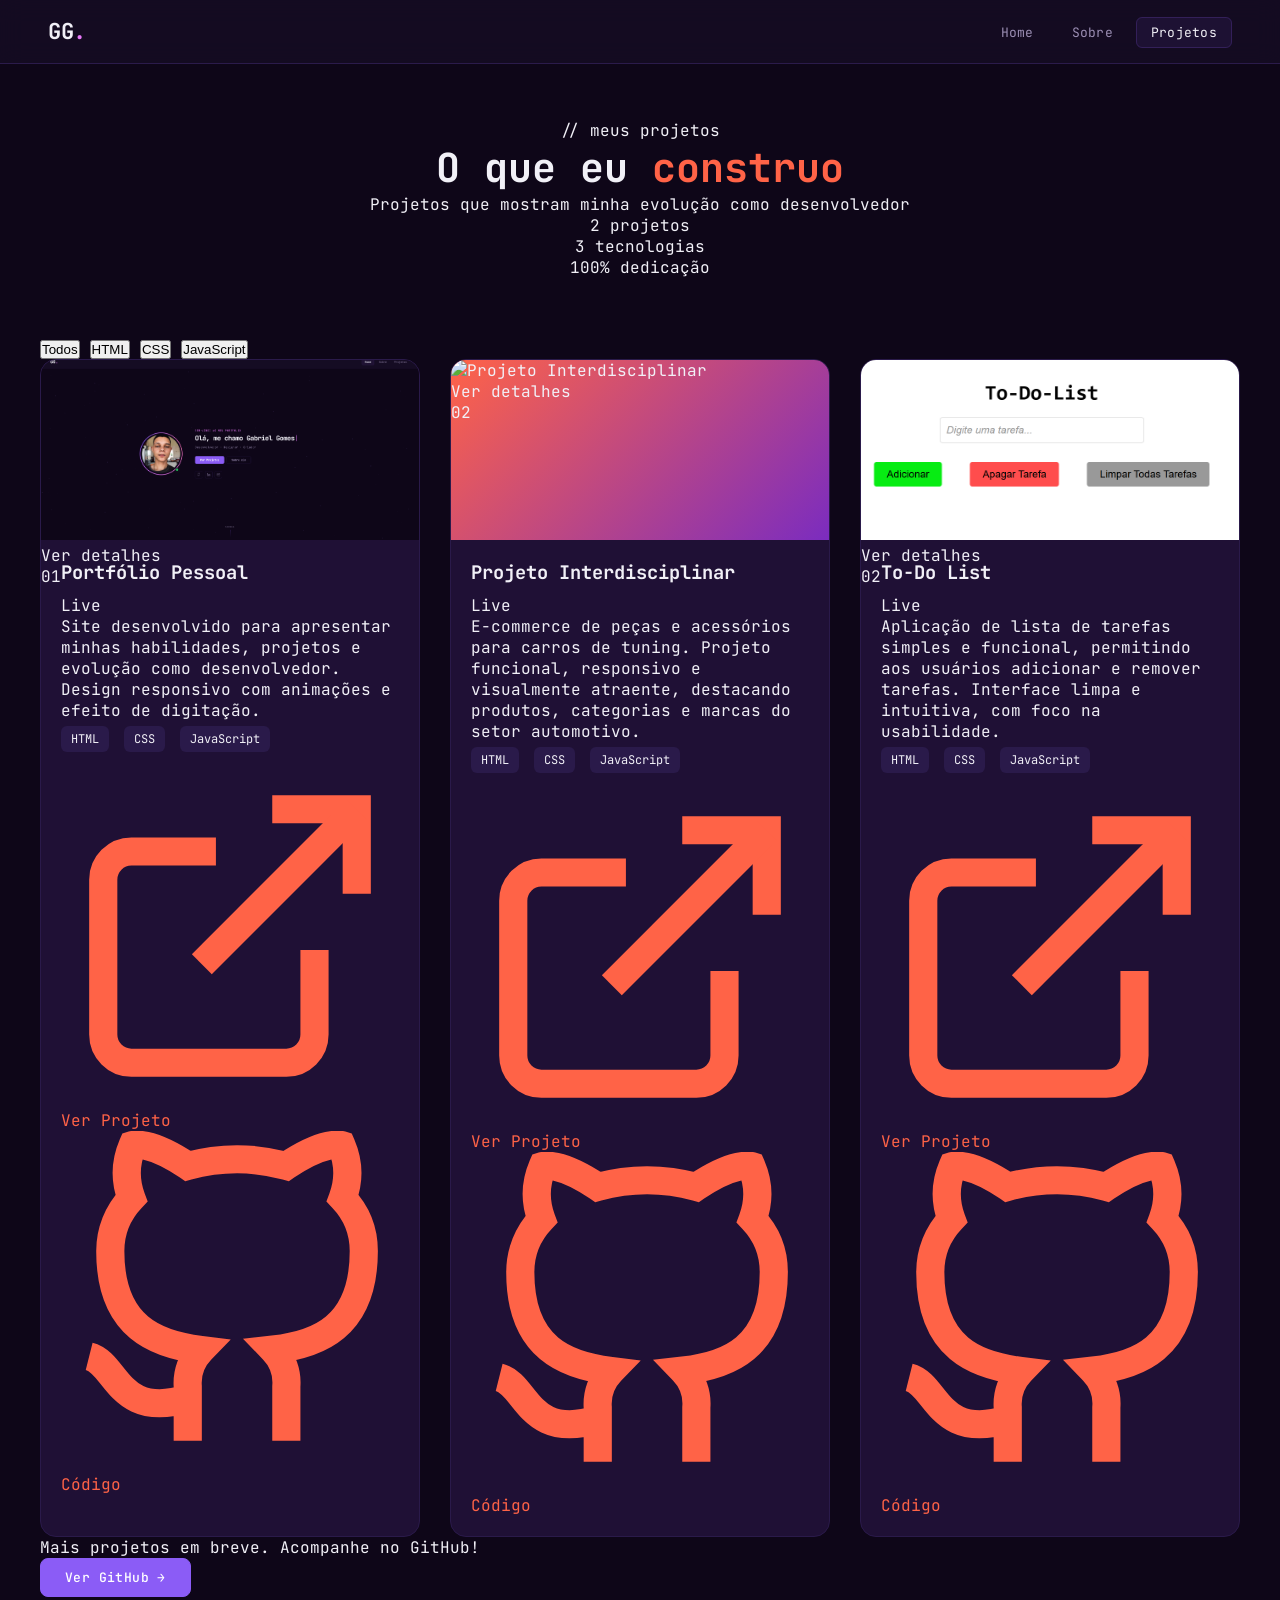
==== commit cf5443fb: "adicionando novo projeto" ====
--- a/projetos.html
+++ b/projetos.html
@@ -10,8 +10,8 @@
   <link rel="preconnect" href="https://fonts.gstatic.com" crossorigin>
   <link href="https://fonts.googleapis.com/css2?family=JetBrains+Mono:wght@300;400;500;700&display=swap" rel="stylesheet">
 
-  <link rel="stylesheet" href="/CSS/style.css">
-  <link rel="stylesheet" href="/CSS/projetos.css">
+  <link rel="stylesheet" href="CSS/style.css">
+  <link rel="stylesheet" href="CSS/projetos.css">
 </head>
 
 <body>
@@ -128,6 +128,40 @@
         </div>
       </article>
 
+      <article class="project-card reveal" data-tags="HTML,CSS,JavaScript" style="--delay: 0.1s">
+        <div class="project-image">
+          <img src="img/To-Do-List.png" alt="To-Do List">
+          <div class="project-overlay">
+            <span class="overlay-label">Ver detalhes</span>
+          </div>
+          <span class="project-number">02</span>
+        </div>
+        <div class="project-content">
+          <div class="project-header">
+            <h3 class="project-title">To-Do List</h3>
+            <span class="project-status status-live">Live</span>
+          </div>
+          <p class="project-desc">
+            Aplicação de lista de tarefas simples e funcional, permitindo aos usuários adicionar e remover tarefas. Interface limpa e intuitiva, com foco na usabilidade.
+          </p>
+          <div class="project-tags">
+            <span class="ptag">HTML</span>
+            <span class="ptag">CSS</span>
+            <span class="ptag">JavaScript</span>
+          </div>
+          <div class="project-links">
+            <a href="https://gabrielarildo.github.io/To-Do-List/" target="_blank" class="plink plink-primary">
+              <svg viewBox="0 0 24 24" fill="none" stroke="currentColor" stroke-width="2"><path d="M18 13v6a2 2 0 0 1-2 2H5a2 2 0 0 1-2-2V8a2 2 0 0 1 2-2h6"/><polyline points="15 3 21 3 21 9"/><line x1="10" y1="14" x2="21" y2="3"/></svg>
+              Ver Projeto
+            </a>
+            <a href="https://github.com/gabrielarildo/To-Do-List/" target="_blank" class="plink plink-ghost">
+              <svg viewBox="0 0 24 24" fill="none" stroke="currentColor" stroke-width="2"><path d="M9 19c-5 1.5-5-2.5-7-3m14 6v-3.87a3.37 3.37 0 0 0-.94-2.61c3.14-.35 6.44-1.54 6.44-7A5.44 5.44 0 0 0 20 4.77 5.07 5.07 0 0 0 19.91 1S18.73.65 16 2.48a13.38 13.38 0 0 0-7 0C6.27.65 5.09 1 5.09 1A5.07 5.07 0 0 0 5 4.77a5.44 5.44 0 0 0-1.5 3.78c0 5.42 3.3 6.61 6.44 7A3.37 3.37 0 0 0 9 18.13V22"/></svg>
+              Código
+            </a>
+          </div>
+        </div>
+      </article>
+
     </section>
 
     <div class="empty-state" id="empty-state" style="display:none">
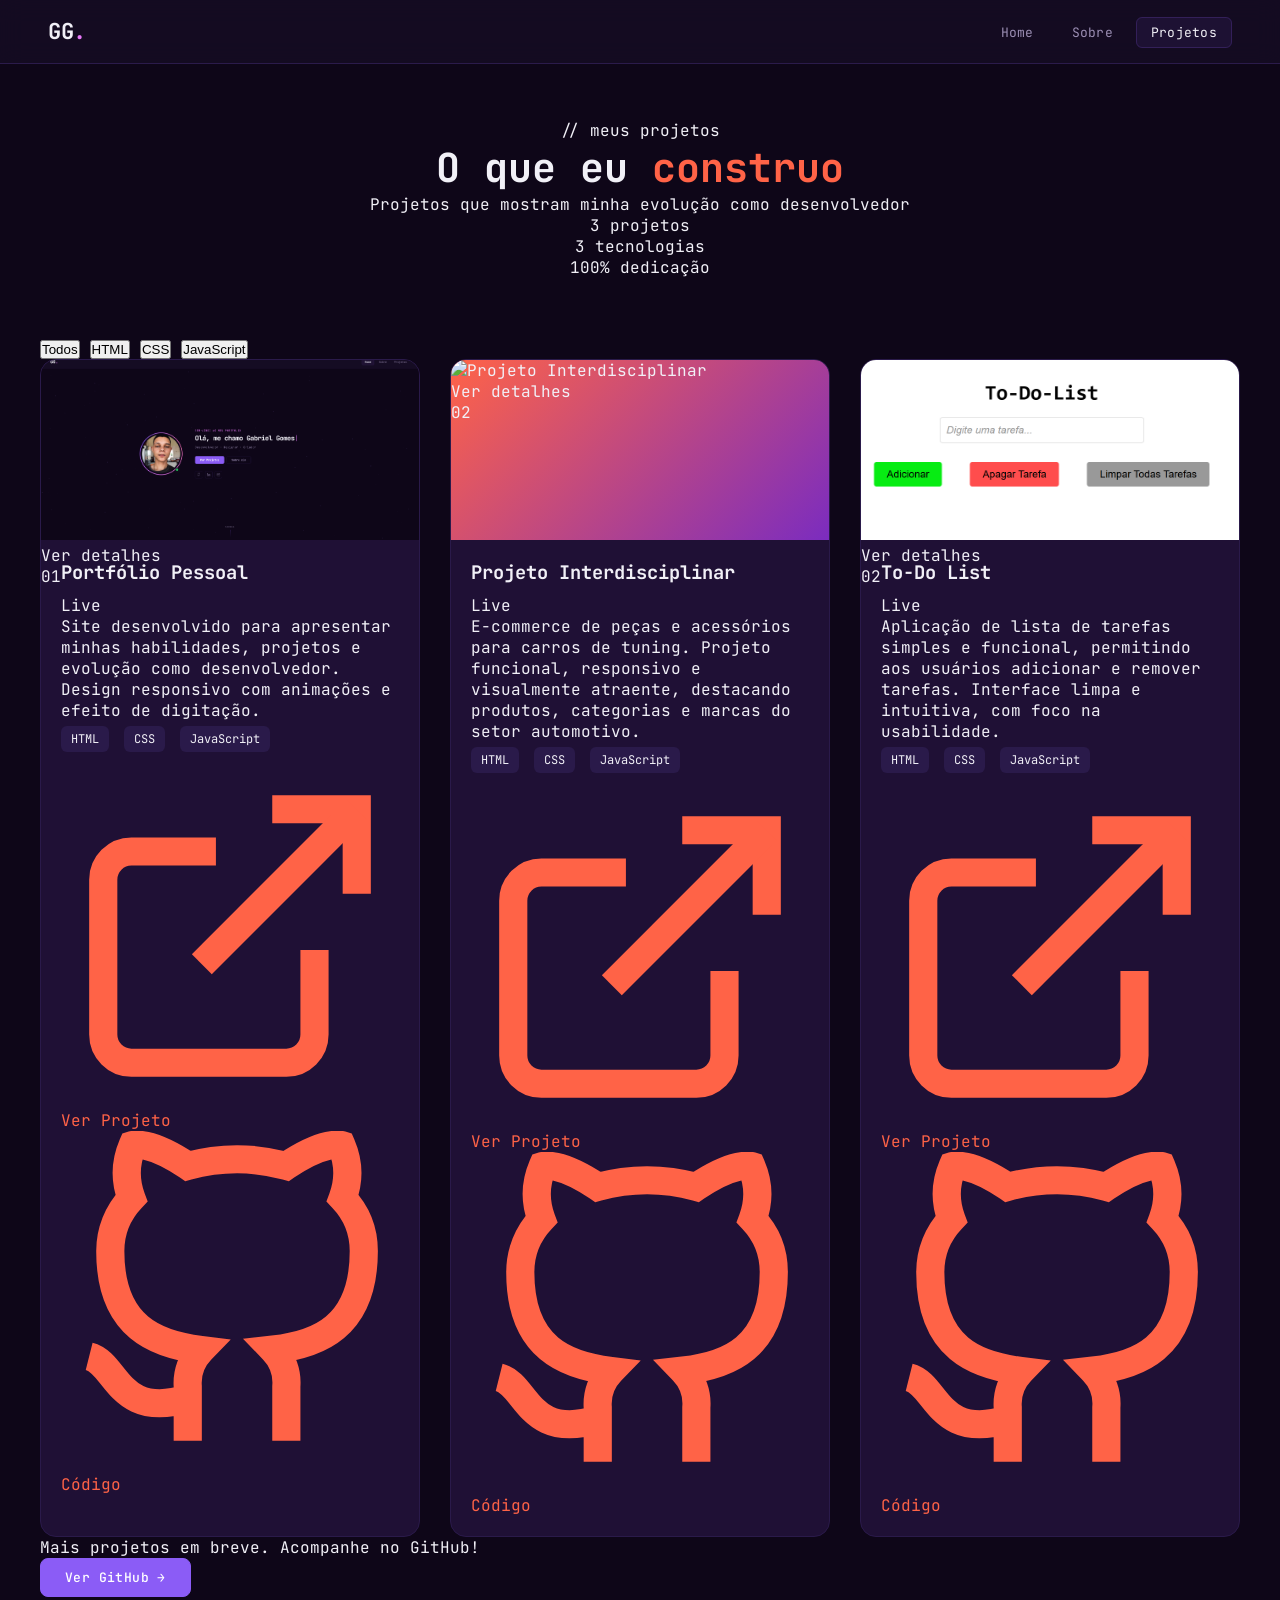
==== commit 3877ed8e: "nova alteracao" ====
--- a/projetos.html
+++ b/projetos.html
@@ -35,7 +35,7 @@
       <p class="page-subtitle">Projetos que mostram minha evolução como desenvolvedor</p>
       <div class="header-stats">
         <div class="stat">
-          <span class="stat-num" id="count-projects">2</span>
+          <span class="stat-num" id="count-projects">3</span>
           <span class="stat-label">projetos</span>
         </div>
         <div class="stat-divider"></div>
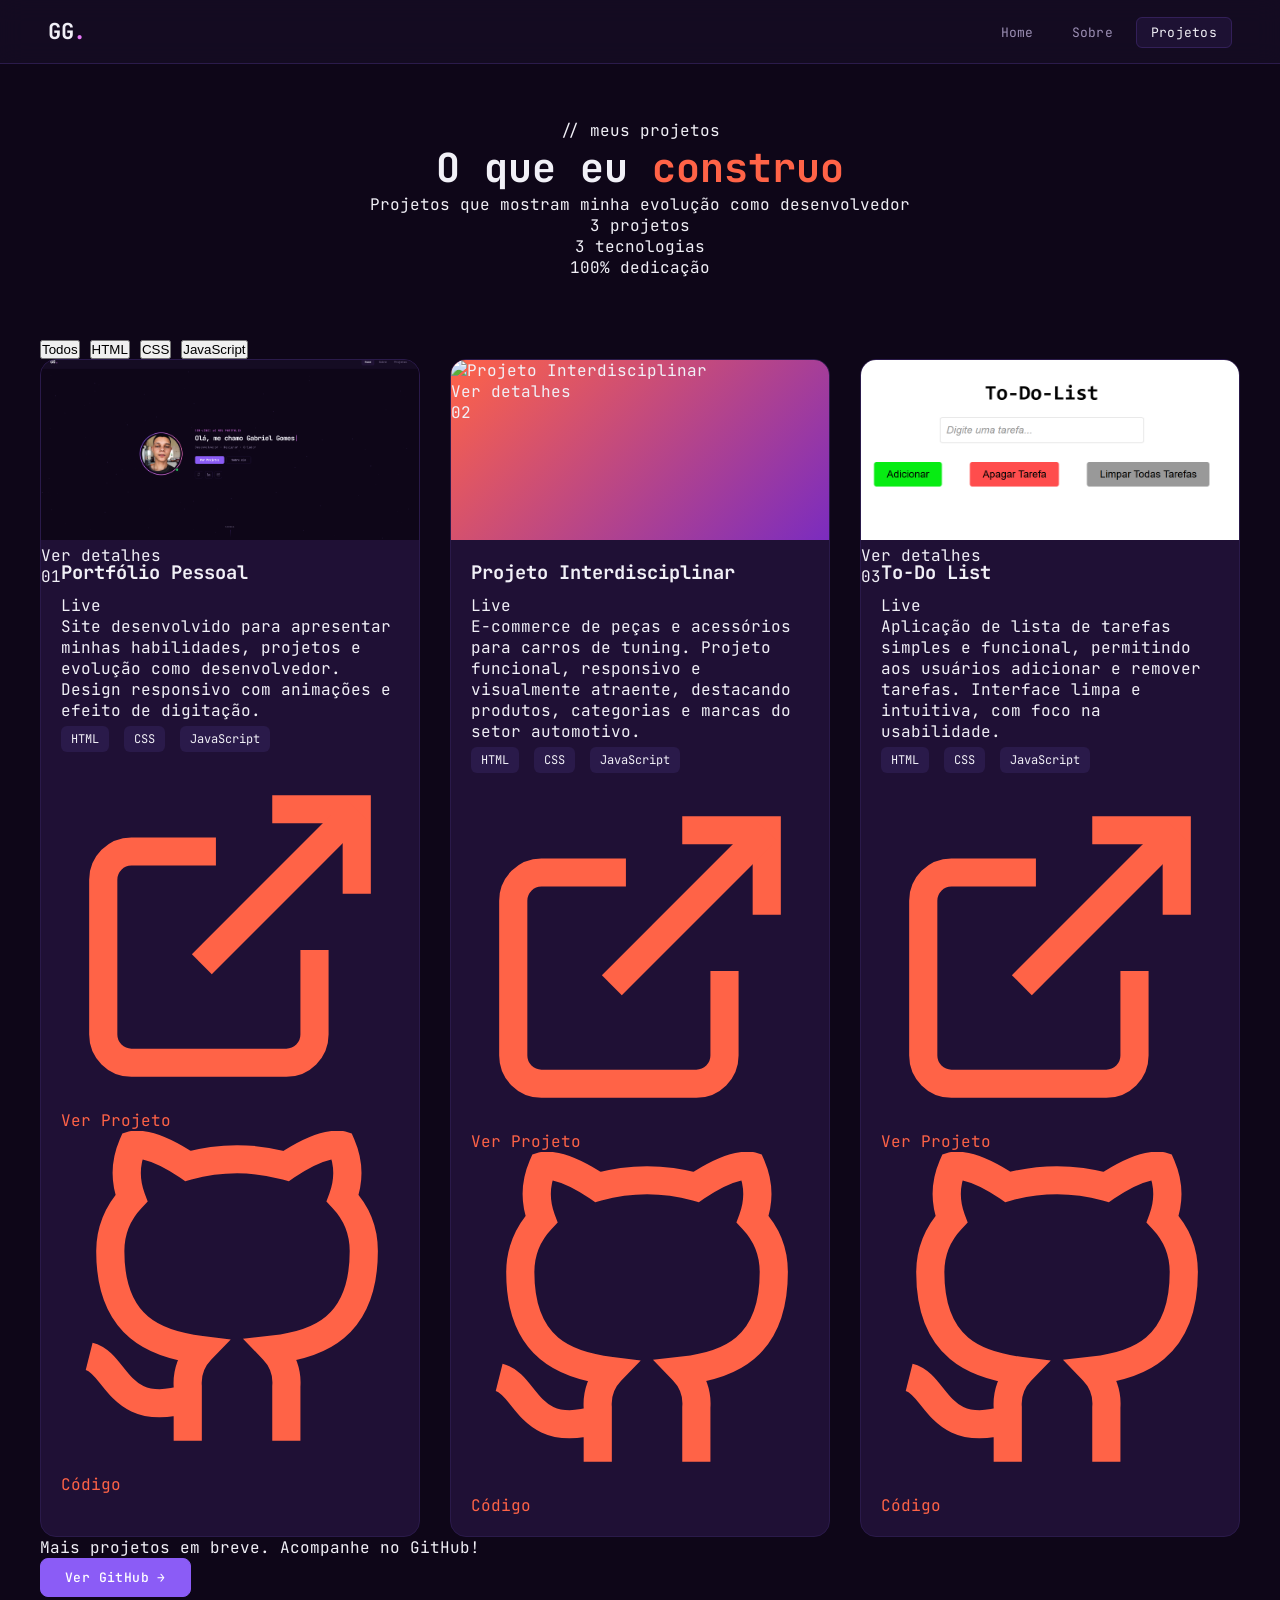
==== commit 0ce8fd46: "Update project number from 02 to 03" ====
--- a/projetos.html
+++ b/projetos.html
@@ -134,7 +134,7 @@
           <div class="project-overlay">
             <span class="overlay-label">Ver detalhes</span>
           </div>
-          <span class="project-number">02</span>
+          <span class="project-number">03</span>
         </div>
         <div class="project-content">
           <div class="project-header">
@@ -181,4 +181,4 @@
   <script src="JS/scriptProjetos.js"></script>
 
 </body>
-</html>+</html>
